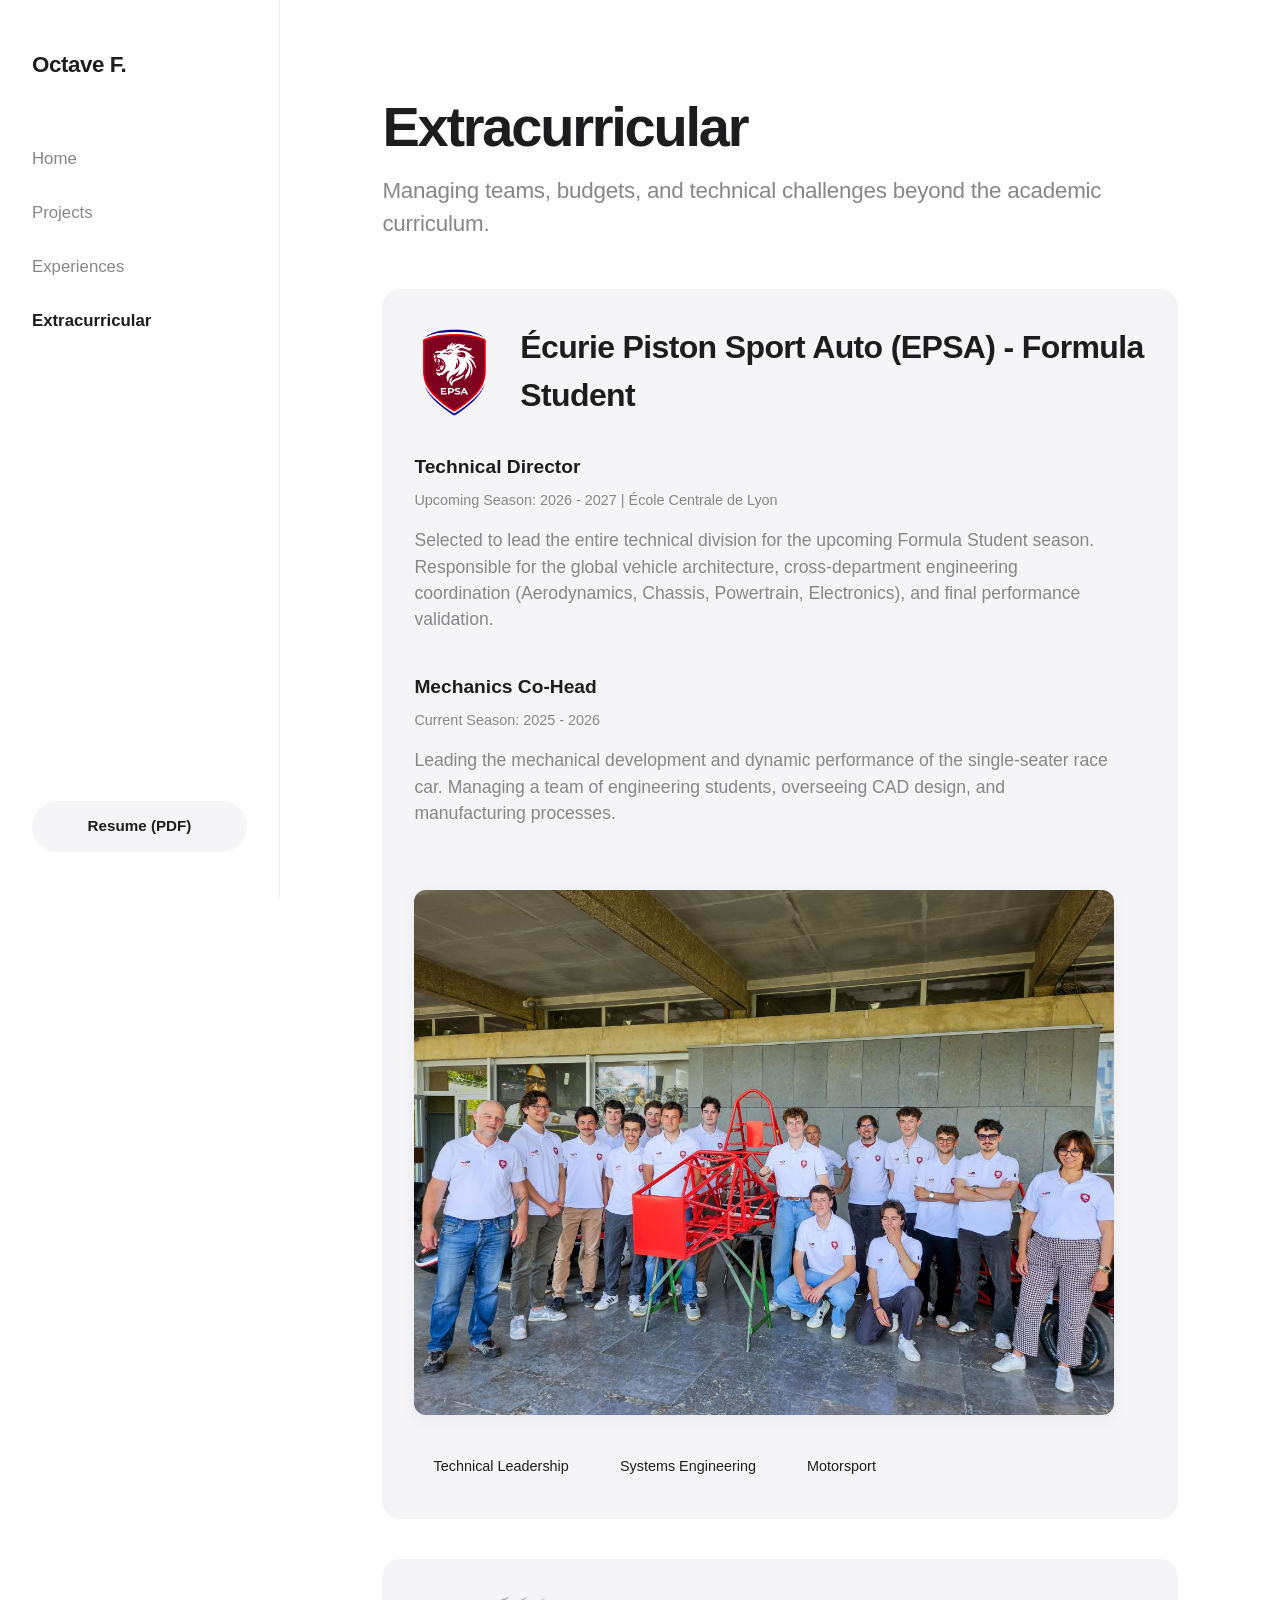
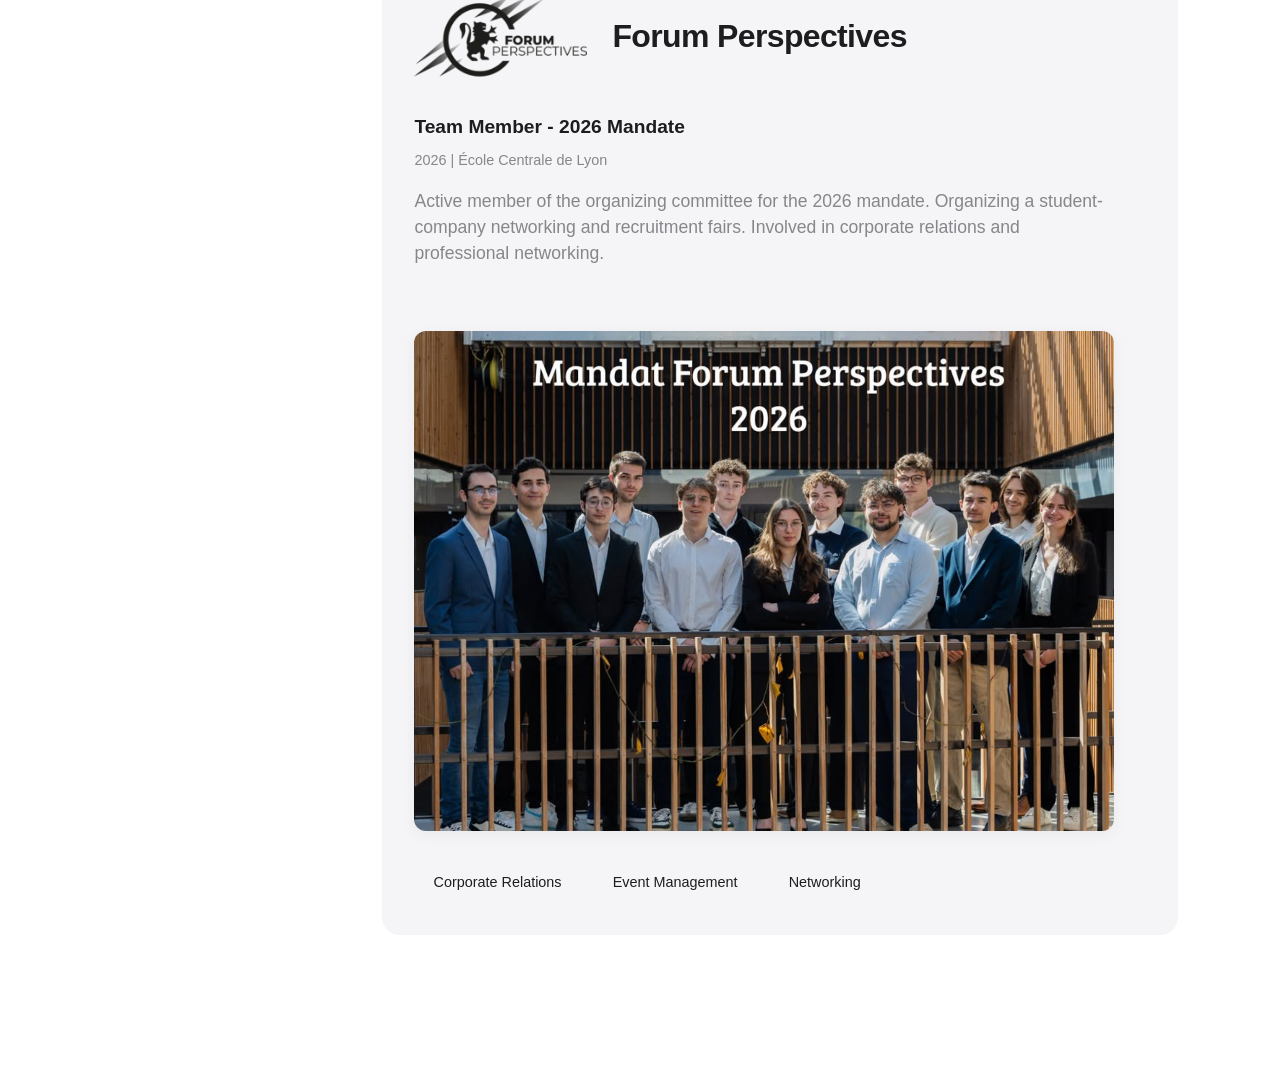
==== associatif.html @ fc6e192e "first_git" ====
<!DOCTYPE html>
<html lang="en">
<head>
    <meta charset="UTF-8">
    <meta name="viewport" content="width=device-width, initial-scale=1.0">
    <title>Extracurricular | Octave Faliès--Lagarrigue Portfolio</title>
    <link rel="stylesheet" href="style.css">
</head>
<body>

    <!-- SIDEBAR NAVIGATION -->
    <nav class="sidebar">
        <div class="sidebar-header">
            <span class="logo">Octave F.</span>
        </div>
        <ul class="nav-links">
            <li><a href="index.html">Home</a></li>
            <li><a href="projets.html">Projects</a></li>
            <li><a href="experiences.html">Experiences</a></li>
            <li><a href="associatif.html" class="active">Extracurricular</a></li>
        </ul>
        <div class="sidebar-footer">
            <a href="CV_Octave.pdf" class="btn secondary" download>Resume (PDF)</a>
        </div>
    </nav>

    <!-- MAIN CONTENT -->
    <main class="content">
        
        <section class="experience-section">
            <h1>Extracurricular</h1>
            <p class="subtitle">Managing teams, budgets, and technical challenges beyond the academic curriculum.</p>
            
            <!-- EPSA (FORMULA STUDENT) -->
            <div class="timeline-item" style="margin-top: 3rem; border-left-color: var(--accent-color);">
                
                <!-- EN-TÊTE FLEXBOX EPSA -->
                <div style="display: flex; align-items: center; gap: 25px; margin-bottom: 2rem;">
                    <img src="logo_epsa.png" alt="EPSA Logo" style="max-height: 100px; width: auto; object-fit: contain; flex-shrink: 0;">
                    <h2 style="margin: 0;">Écurie Piston Sport Auto (EPSA) - Formula Student</h2>
                </div>
                
                <!-- Upcoming Role -->
                <h3 style="margin-top: 1.5rem;">Technical Director</h3>
                <p class="date">Upcoming Season: 2026 - 2027 | École Centrale de Lyon</p>
                <p class="description">
                    Selected to lead the entire technical division for the upcoming Formula Student season. Responsible for the global vehicle architecture, cross-department engineering coordination (Aerodynamics, Chassis, Powertrain, Electronics), and final performance validation.
                </p>

                <!-- Current Role -->
                <h3 style="margin-top: 1.5rem;">Mechanics Co-Head</h3>
                <p class="date">Current Season: 2025 - 2026</p>
                <p class="description">
                    Leading the mechanical development and dynamic performance of the single-seater race car. Managing a team of engineering students, overseeing CAD design, and manufacturing processes.
                </p>

                <!-- EPSA Team Photo -->
                <img src="equipe_epsa.jpeg" alt="EPSA Team with Tubular Chassis" style="width: 100%; max-width: 700px; border-radius: 12px; margin-top: 1.5rem; box-shadow: 0 4px 15px rgba(0,0,0,0.05);">
                
                <div class="tags-container" style="margin-top: 1.5rem;">
                    <span class="tag">Technical Leadership</span>
                    <span class="tag">Systems Engineering</span>
                    <span class="tag">Motorsport</span>
                </div>
            </div>

            <!-- FORUM PERSPECTIVES -->
            <div class="timeline-item">
                
                <!-- EN-TÊTE FLEXBOX FORUM -->
                <div style="display: flex; align-items: center; gap: 25px; margin-bottom: 2rem;">
                    <img src="logo_signature.png" alt="Forum Perspectives Logo" style="max-height: 90px; width: auto; object-fit: contain; flex-shrink: 0;">
                    <h2 style="margin: 0;">Forum Perspectives</h2>
                </div>
                
                <h3>Team Member - 2026 Mandate</h3>
                <p class="date">2026 | École Centrale de Lyon</p>
                <p class="description">
                    Active member of the organizing committee for the 2026 mandate. Organizing a student-company networking and recruitment fairs. Involved in corporate relations and professional networking.
                </p>
                
                <!-- Group Photo -->
                <img src="forum.png" alt="Forum Perspectives 2026 Mandate Team" style="width: 100%; max-width: 700px; border-radius: 12px; margin-top: 1.5rem; box-shadow: 0 4px 15px rgba(0,0,0,0.05);">
                
                <div class="tags-container" style="margin-top: 1.5rem;">
                    <span class="tag">Corporate Relations</span>
                    <span class="tag">Event Management</span>
                    <span class="tag">Networking</span>
                </div>
            </div>

        </section>

    </main>

</body>
</html>
---- style.css ----
/* =========================================
   DESIGN ULTRA-MODERNE (STYLE APPLE / MINIMALISTE)
   ========================================= */

:root {
    /* Palette de couleurs "Apple-like" */
    --bg-color: #ffffff;
    --bg-secondary: #f5f5f7; /* Gris très clair emblématique */
    --text-primary: #1d1d1f; /* Noir doux */
    --text-secondary: #86868b; /* Gris texte secondaire */
    --accent-color: #0071e3; /* Bleu Apple */
    --accent-hover: #0077ED;
    --sidebar-width: 280px;
}

* {
    margin: 0;
    padding: 0;
    box-sizing: border-box;
}

body {
    /* Utilisation de la police native d'Apple (SF Pro) si dispo, sinon une alternative propre */
    font-family: -apple-system, BlinkMacSystemFont, "SF Pro Display", "Segoe UI", Roboto, Helvetica, Arial, sans-serif;
    color: var(--text-primary);
    background-color: var(--bg-color);
    line-height: 1.5;
    display: flex;
    /* Rendu du texte plus net et lisse sur les écrans modernes */
    -webkit-font-smoothing: antialiased; 
    -moz-osx-font-smoothing: grayscale;
}

/* === LE MENU LATÉRAL (EFFET VERRE DÉPOLI) === */
.sidebar {
    width: var(--sidebar-width);
    height: 100vh;
    /* Effet "Glassmorphism" (Transparence + Flou) */
    background-color: rgba(255, 255, 255, 0.7);
    backdrop-filter: blur(20px);
    -webkit-backdrop-filter: blur(20px);
    border-right: 1px solid rgba(0, 0, 0, 0.05);
    position: fixed;
    top: 0;
    left: 0;
    display: flex;
    flex-direction: column;
    padding: 3rem 2rem;
    z-index: 100;
}

.sidebar-header { margin-bottom: 4rem; }

.logo {
    font-size: 1.4rem;
    font-weight: 700;
    letter-spacing: -0.02em;
    color: var(--text-primary);
}

.nav-links {
    list-style: none;
    display: flex;
    flex-direction: column;
    gap: 1.8rem;
    flex-grow: 1;
}

.nav-links a {
    text-decoration: none;
    color: var(--text-secondary);
    font-weight: 500;
    font-size: 1.05rem;
    transition: color 0.3s ease;
}

.nav-links a:hover, .nav-links a.active {
    color: var(--text-primary);
    font-weight: 600;
}

/* === LE CONTENU PRINCIPAL === */
.content {
    margin-left: var(--sidebar-width);
    padding: 6rem 8%;
    width: 100%;
    max-width: 1200px;
}

/* === TYPOGRAPHIE === */
h1 { 
    font-size: 3.5rem; 
    font-weight: 700; 
    letter-spacing: -0.04em; /* Rapproche les lettres pour un effet moderne */
    color: var(--text-primary); 
    margin-bottom: 1rem; 
    line-height: 1.1;
}

h2 { 
    font-size: 2rem; 
    font-weight: 600; 
    letter-spacing: -0.02em;
    color: var(--text-primary); 
    margin-bottom: 2rem; 
    margin-top: 5rem; 
}

.subtitle { 
    font-size: 1.4rem; 
    color: var(--text-secondary); 
    font-weight: 500;
    margin-bottom: 1.5rem; 
    letter-spacing: -0.01em;
}

.description {
    font-size: 1.1rem;
    max-width: 700px;
    margin-bottom: 2.5rem;
    color: var(--text-secondary);
    font-weight: 400;
}

/* === ÉLÉMENTS DE LA PAGE D'ACCUEIL === */

/* Photo de profil */
.profil-img {
    width: 120px;
    height: 120px;
    border-radius: 50%; /* Parfaitement rond */
    object-fit: cover;
    margin-bottom: 2rem;
    box-shadow: 0 10px 30px rgba(0, 0, 0, 0.08); /*Ombre très douce */
    transition: transform 0.3s ease;
}

/* Effet de zoom au survol de la souris */
.profil-img:hover {
    transform: scale(1.70); /* Zoom la photo de 8% */
}

/* Infos de contact */
.contact-info {
    list-style: none;
    margin-bottom: 4rem;
}

.contact-info li {
    margin-bottom: 0.8rem;
    color: var(--text-primary);
    font-weight: 500;
    font-size: 1rem;
}

/* Timeline (Formation) */
.timeline-item {
    margin-bottom: 2.5rem;
    padding: 2rem;
    background-color: var(--bg-secondary);
    border-radius: 18px; /* Coins très arrondis type iOS */
    transition: transform 0.3s ease;
}

.timeline-item:hover {
    transform: translateY(-2px); /* Léger soulèvement au survol */
}

.timeline-item h3 {
    color: var(--text-primary);
    font-size: 1.2rem;
    font-weight: 600;
    margin-bottom: 0.5rem;
}

.date { 
    color: var(--text-secondary); 
    font-size: 0.9rem; 
    font-weight: 500;
    margin-bottom: 1rem; 
}

/* Bulles (Tags de compétences) */
.tags-container {
    display: flex;
    flex-wrap: wrap;
    gap: 0.8rem;
}

.tag {
    background-color: var(--bg-secondary);
    color: var(--text-primary);
    padding: 0.6rem 1.2rem;
    border-radius: 980px; /* Forme de pilule parfaite */
    font-size: 0.9rem;
    font-weight: 500;
}

/* === BOUTONS (Forme Pilule) === */
.btn.secondary { 
    display: block; 
    text-align: center; 
    padding: 14px 24px; 
    text-decoration: none; 
    border-radius: 980px; /* Pilule */
    font-size: 0.95rem;
    font-weight: 600; 
    background-color: var(--bg-secondary); 
    color: var(--text-primary); 
    transition: all 0.3s ease; 
}

.btn.secondary:hover { 
    background-color: #e8e8ed; /* Légèrement plus foncé au survol */
}

/* === RESPONSIVE (POUR SMARTPHONES) === */
@media (max-width: 768px) {
    body { flex-direction: column; }
    
    .sidebar {
        width: 100%;
        height: auto;
        position: fixed;
        border-right: none;
        border-bottom: 1px solid rgba(0,0,0,0.05);
        padding: 1.5rem 2rem;
        flex-direction: row;
        justify-content: space-between;
        align-items: center;
    }
    
    .sidebar-header { margin-bottom: 0; }
    
    .nav-links { 
        display: none; /* On cache le menu sur mobile pour le moment pour rester minimaliste */
    }
    
    .sidebar-footer { display: none; }
    
    .content { margin-left: 0; padding: 7rem 2rem 3rem 2rem; }
    
    h1 { font-size: 2.5rem; }
}

/* ========================================= */
/* EFFET LIGHTBOX (MODAL) POUR LES IMAGES    */
/* ========================================= */

/* Le fond sombre de la modale */
.modal {
    display: none; /* Caché par défaut */
    position: fixed;
    z-index: 9999; /* Toujours au-dessus du reste */
    left: 0;
    top: 0;
    width: 100%;
    height: 100%;
    background-color: rgba(0, 0, 0, 0.85); /* Fond noir transparent */
    backdrop-filter: blur(5px); /* Effet de flou "Apple" sur le fond */
    justify-content: center;
    align-items: center;
}

/* L'image agrandie au centre */
.modal-content {
    max-width: 90%;
    max-height: 90vh;
    border-radius: 8px;
    box-shadow: 0 10px 40px rgba(0,0,0,0.5);
    animation: zoomIn 0.3s ease; /* Petite animation fluide */
}

/* Bouton pour fermer (Croix) */
.close-modal {
    position: absolute;
    top: 20px;
    right: 35px;
    color: #f1f1f1;
    font-size: 40px;
    font-weight: bold;
    cursor: pointer;
    transition: color 0.3s ease;
}

.close-modal:hover, .close-modal:focus {
    color: var(--accent-color);
}

/* Animation d'ouverture */
@keyframes zoomIn {
    from {transform: scale(0.95); opacity: 0;}
    to {transform: scale(1); opacity: 1;}
}

/* Effet au survol des images pour montrer qu'elles sont cliquables */
.content img {
    cursor: pointer;
    transition: transform 0.3s ease, box-shadow 0.3s ease;
}

.content img:hover {
    transform: scale(1.02);
    box-shadow: 0 8px 25px rgba(0,0,0,0.1) !important;
}
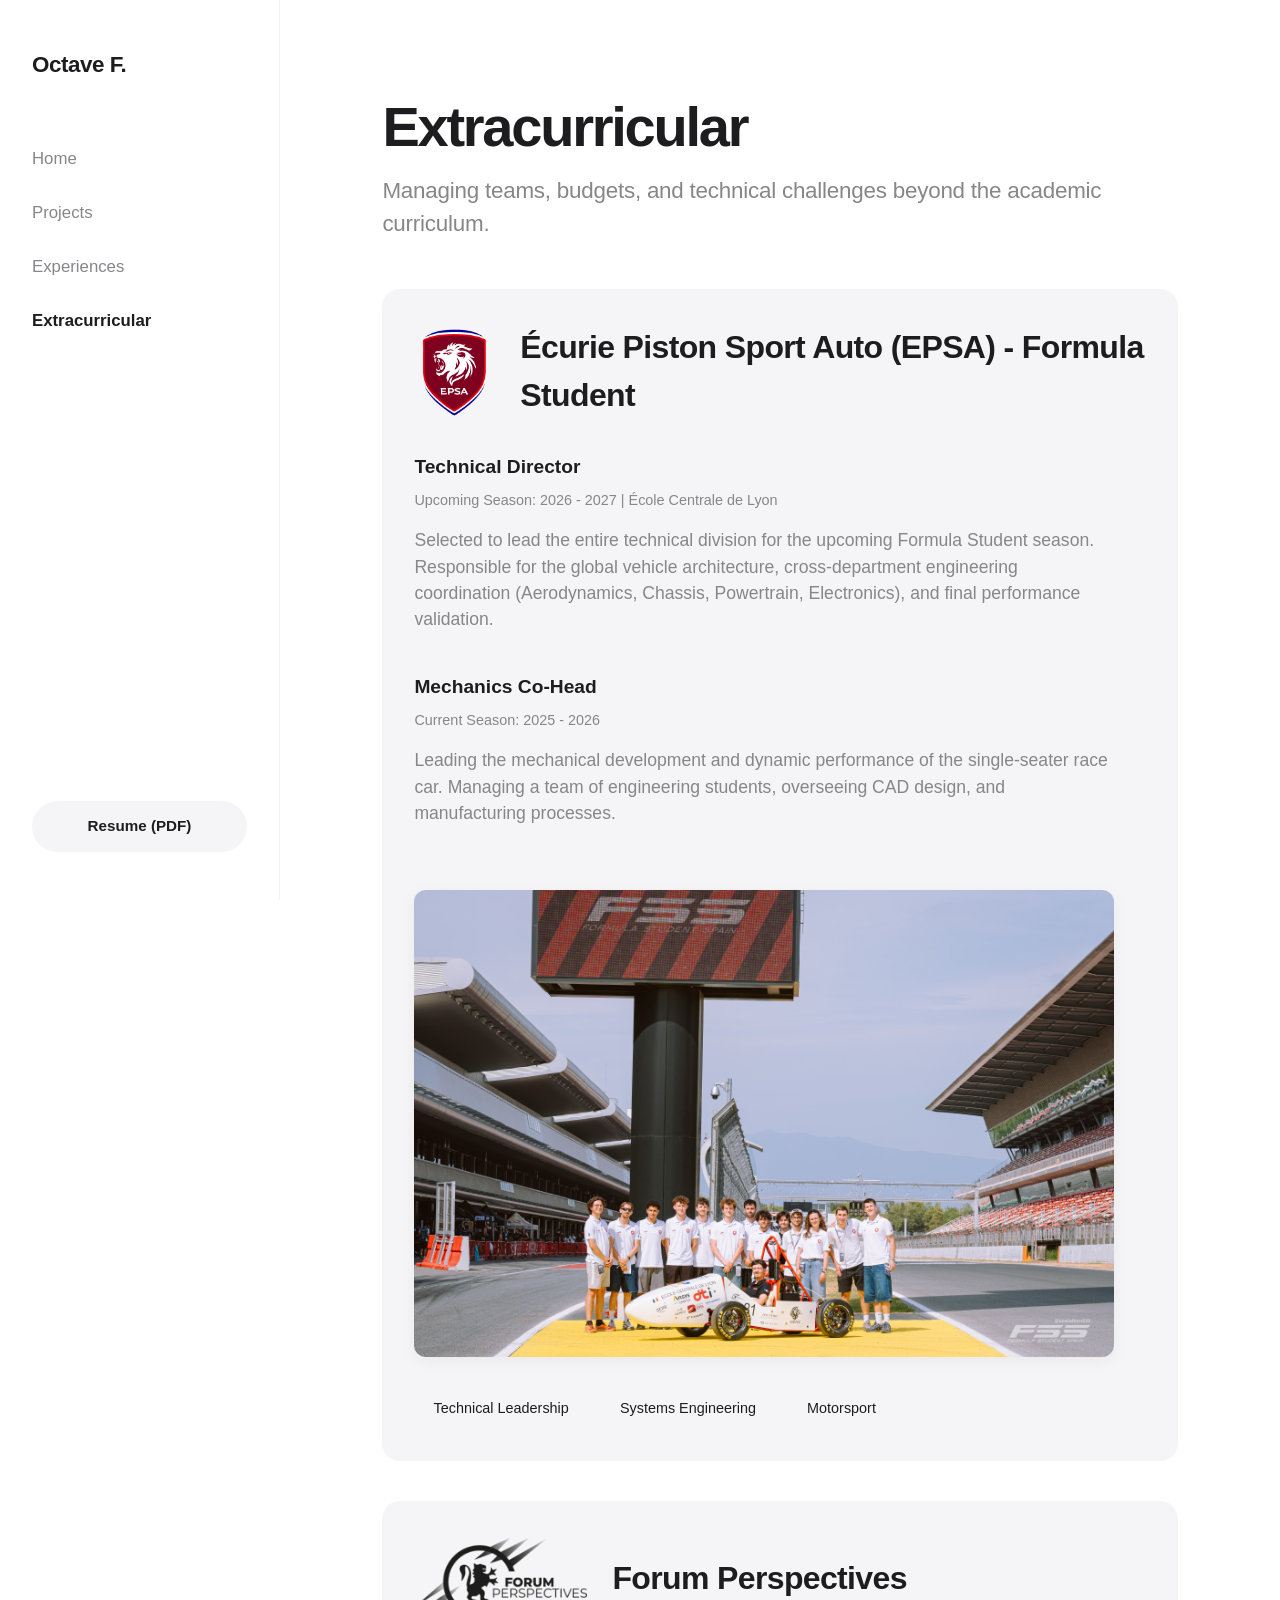
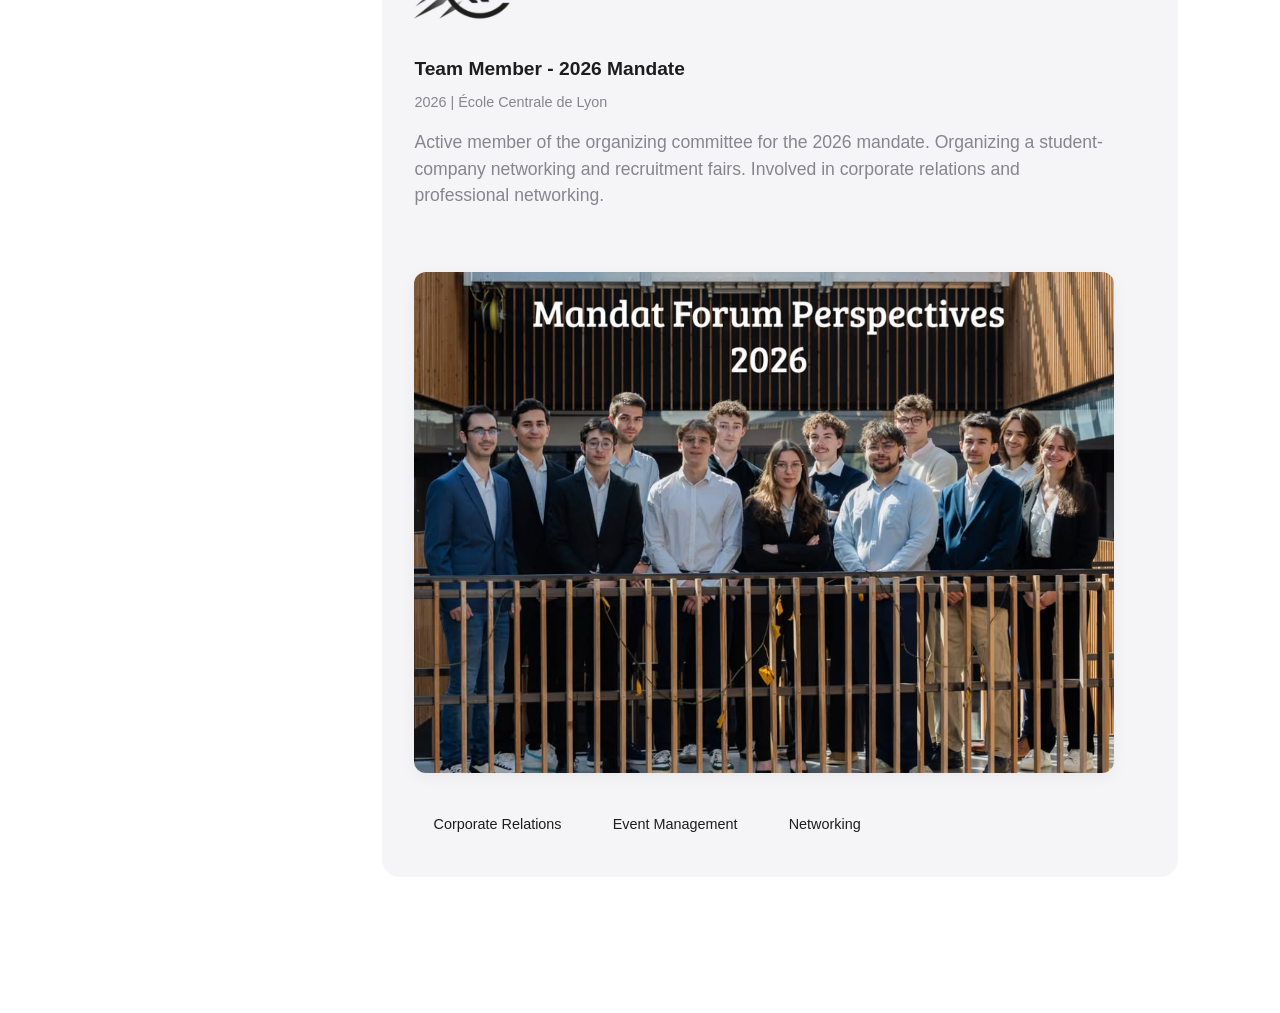
==== commit 0f8d9dd8: "Picture_change" ====
--- a/associatif.html
+++ b/associatif.html
@@ -20,7 +20,7 @@
             <li><a href="associatif.html" class="active">Extracurricular</a></li>
         </ul>
         <div class="sidebar-footer">
-            <a href="CV_Octave.pdf" class="btn secondary" download>Resume (PDF)</a>
+            <a href="CV_octave_falies_ang.pdf" class="btn secondary" download>Resume (PDF)</a>
         </div>
     </nav>
 
@@ -55,7 +55,7 @@
                 </p>
 
                 <!-- EPSA Team Photo -->
-                <img src="equipe_epsa.jpeg" alt="EPSA Team with Tubular Chassis" style="width: 100%; max-width: 700px; border-radius: 12px; margin-top: 1.5rem; box-shadow: 0 4px 15px rgba(0,0,0,0.05);">
+                <img src="equipe_epsa.JPG" alt="EPSA Team with Tubular Chassis" style="width: 100%; max-width: 700px; border-radius: 12px; margin-top: 1.5rem; box-shadow: 0 4px 15px rgba(0,0,0,0.05);">
                 
                 <div class="tags-container" style="margin-top: 1.5rem;">
                     <span class="tag">Technical Leadership</span>
--- a/style.css
+++ b/style.css
@@ -302,4 +302,56 @@
 .content img:hover {
     transform: scale(1.02);
     box-shadow: 0 8px 25px rgba(0,0,0,0.1) !important;
+}
+
+/* ========================================= */
+/* ADAPTATION MOBILE (RESPONSIVE)            */
+/* ========================================= */
+
+@media screen and (max-width: 768px) {
+    body {
+        flex-direction: column;
+    }
+
+    .sidebar {
+        width: 100%;
+        height: auto;
+        position: relative;
+        padding: 1.5rem 1rem;
+        display: flex;
+        flex-direction: column; /* Empile le logo au-dessus des liens */
+        align-items: center;    /* Centre tout horizontalement */
+        gap: 15px;              /* Espace entre le logo et le menu */
+        border-right: none;
+        border-bottom: 1px solid #eaeaea; /* Petite ligne de séparation en bas */
+    }
+
+    .sidebar-header {
+        margin-bottom: 0; /* Enlève la marge de la version bureau */
+        text-align: center;
+    }
+
+    .nav-links {
+        display: flex;
+        flex-direction: row; /* Force les liens à se mettre en ligne */
+        justify-content: center;
+        flex-wrap: wrap;     /* Permet de passer à la ligne sur de très petits écrans */
+        gap: 15px;
+        padding: 0;          /* Enlève les marges par défaut de la liste */
+        margin: 0;
+        width: 100%;
+    }
+
+    .nav-links li {
+        margin: 0; /* Nettoie les marges individuelles */
+    }
+
+    .sidebar-footer {
+        display: none; /* Cache le bouton CV sur mobile */
+    }
+
+    .content {
+        margin-left: 0;
+        padding: 1.5rem 1rem;
+    }
 }
